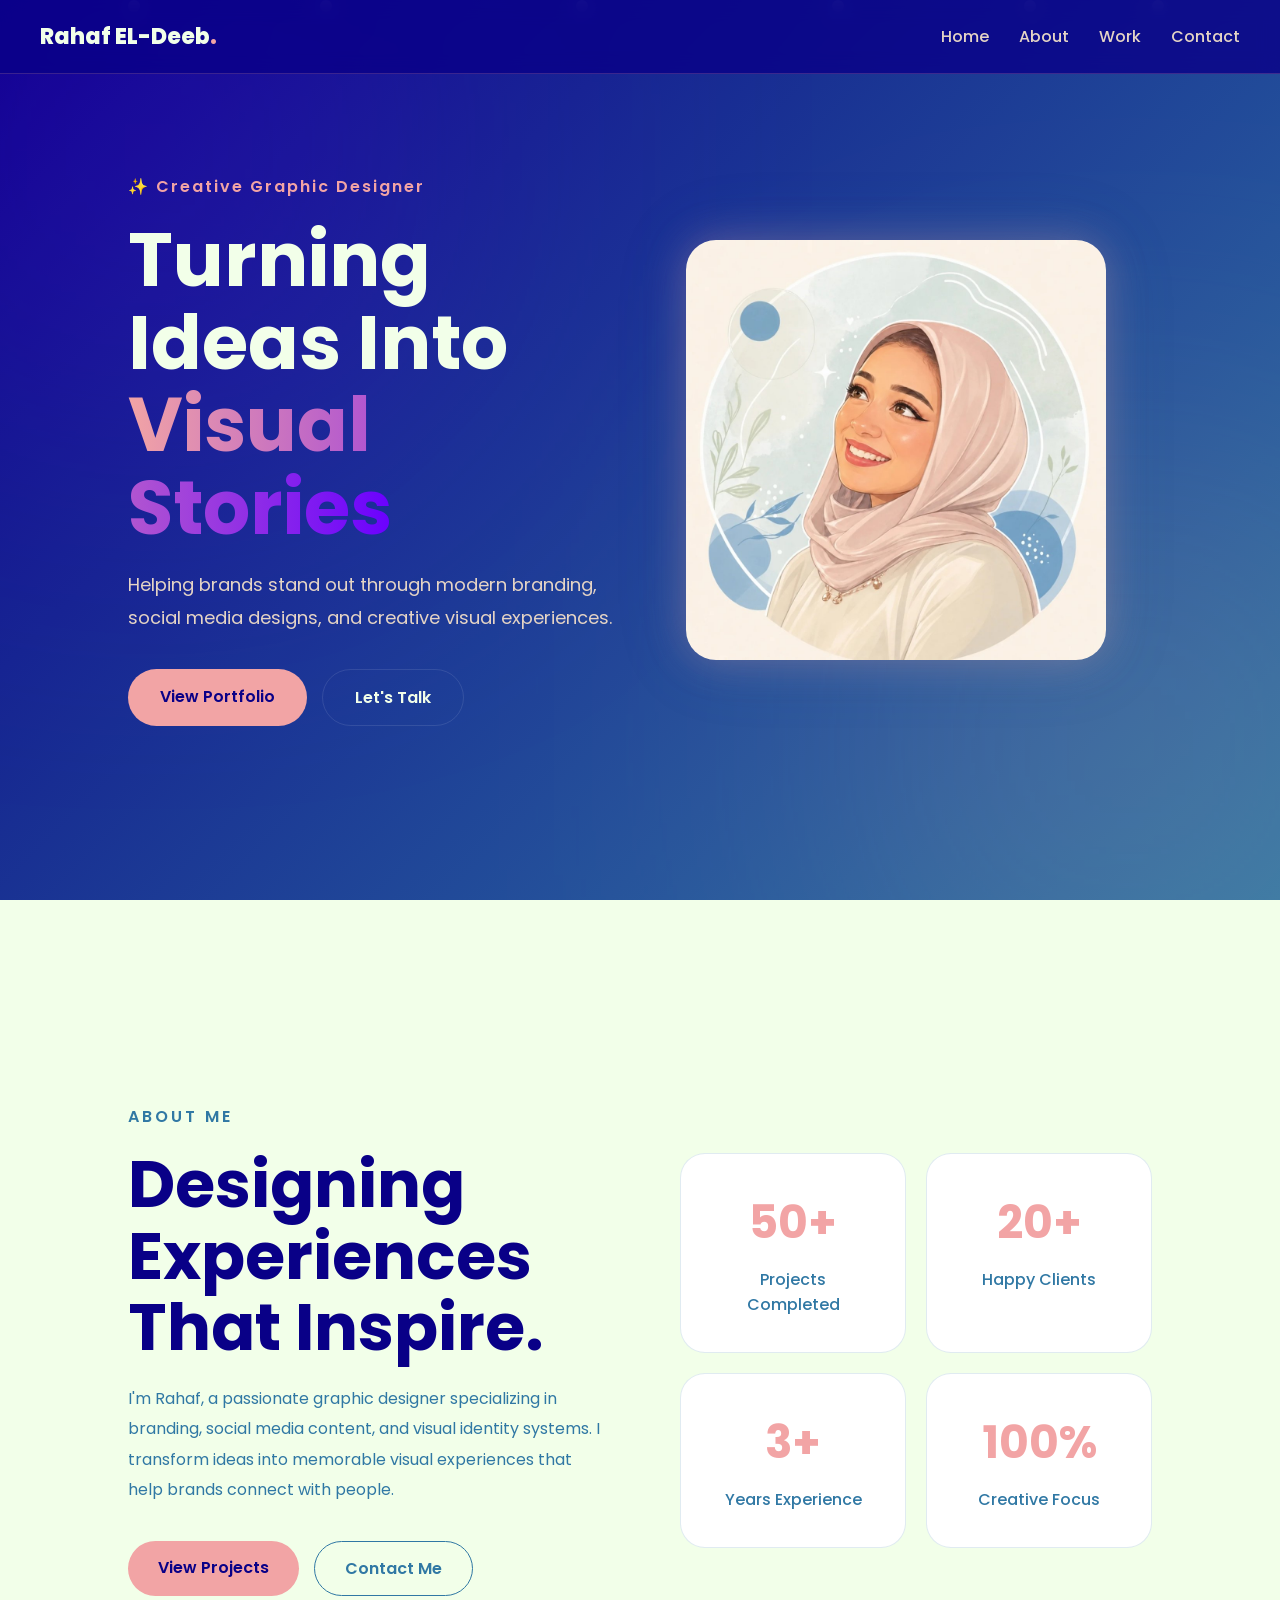
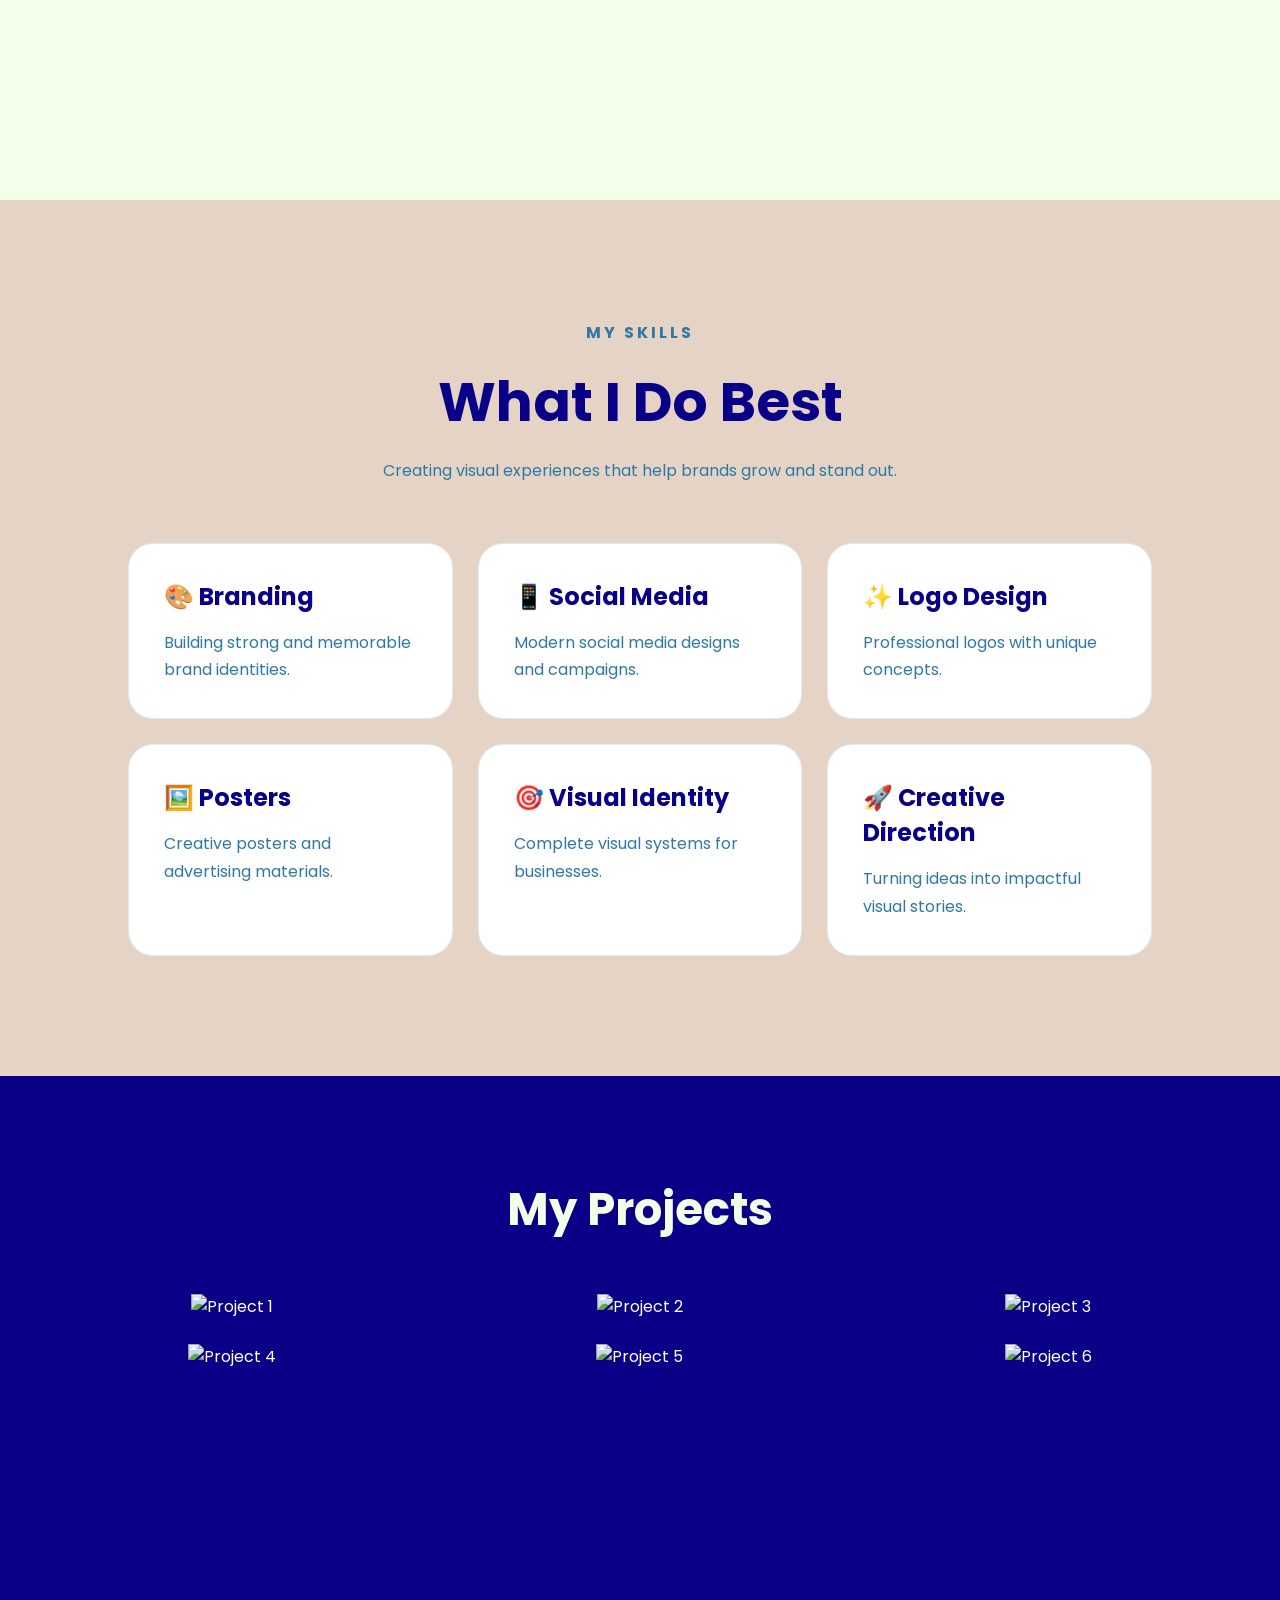
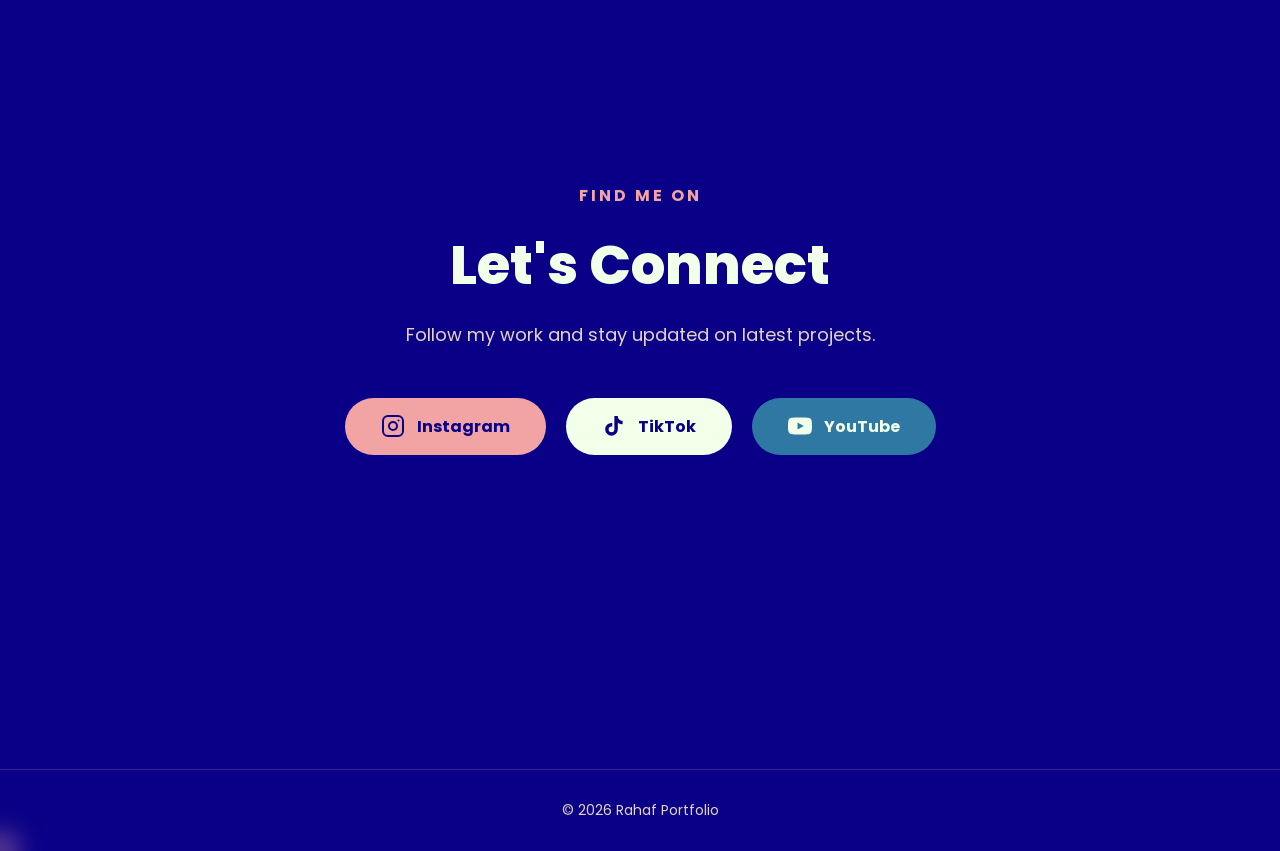
==== Dashboard.html @ 6f0615c1 "Add files via upload" ====
<!DOCTYPE html>
<html lang="en">
<head>
  <meta charset="UTF-8" />
  <meta name="viewport" content="width=device-width, initial-scale=1.0"/>
  <title>Rahaf Portfolio - Admin Dashboard</title>
  <link rel="stylesheet" href="Dashboard.css"/>
  <link href="https://fonts.googleapis.com/css2?family=Poppins:wght@300;400;600;800&display=swap" rel="stylesheet">
</head>

<body>

  <script>
    // ======= PASSWORD PROTECTION =======
    const correctPassword = "rahaf159"; // غيري الباسورد
    const passwordAttempt = prompt("🔐 Enter Admin Password:");
    
    if(passwordAttempt !== correctPassword) {
      alert("❌ Wrong password! Access denied.");
      window.location.href = "index.html";
    }
  </script>

  <div class="dashboard-container">
  

    <!-- SIDEBAR -->
    <aside class="sidebar">
      <div class="sidebar-header">
        <h2>📊 Dashboard</h2>
      </div>
      <nav class="sidebar-nav">
        <button class="nav-btn active" onclick="showTab('projects')">
          🎨 Projects
        </button>
        <button class="nav-btn" onclick="showTab('about')">
          👤 About
        </button>
        <button class="nav-btn" onclick="showTab('skills')">
          ⚡ Skills
        </button>
        <button class="nav-btn" onclick="showTab('settings')">
          ⚙️ Settings
        </button>
      </nav>
    </aside>

    <!-- MAIN CONTENT -->
    <main class="main-content">

      <!-- HEADER -->
      <header class="dashboard-header">
        <h1>Portfolio Management</h1>
        <div class="header-actions">
          <a href="index.html" class="view-btn">👁️ View Portfolio</a>
          <button class="logout-btn" onclick="exportData()">💾 Export Data</button>
        </div>
      </header>

      <!-- PROJECTS TAB -->
      <section id="projects-tab" class="tab-content active">
        <div class="section-header">
          <h2>My Projects</h2>
          <button class="add-btn" onclick="openProjectModal()">+ Add Project</button>
        </div>

        <div class="projects-list">
          <div id="projects-container"></div>
        </div>
      </section>

      <!-- ABOUT TAB -->
      <section id="about-tab" class="tab-content">
        <div class="section-header">
          <h2>About Section</h2>
        </div>
        <form class="form-grid" onsubmit="saveAbout(event)">
          <div class="form-group">
            <label>Full Name</label>
            <input type="text" id="aboutName" placeholder="Your Name" required>
          </div>
          <div class="form-group">
            <label>Bio</label>
            <textarea id="aboutBio" placeholder="Write about yourself..." rows="4" required></textarea>
          </div>
          <div class="form-group">
            <label>Years Experience</label>
            <input type="number" id="experienceYears" placeholder="3" required>
          </div>
          <div class="form-group">
            <label>Projects Completed</label>
            <input type="number" id="projectsCount" placeholder="50" required>
          </div>
          <div class="form-group">
            <label>Happy Clients</label>
            <input type="number" id="clientsCount" placeholder="20" required>
          </div>
          <button type="submit" class="save-btn">💾 Save Changes</button>
        </form>
      </section>

      <!-- SKILLS TAB -->
      <section id="skills-tab" class="tab-content">
        <div class="section-header">
          <h2>Skills</h2>
          <button class="add-btn" onclick="openSkillModal()">+ Add Skill</button>
        </div>
        <div class="skills-list" id="skills-container"></div>
      </section>

      <!-- SETTINGS TAB -->
      <section id="settings-tab" class="tab-content">
        <div class="section-header">
          <h2>Settings</h2>
        </div>
        <div class="settings-grid">
          <div class="setting-card">
            <h3>🔗 Social Links</h3>
            <form class="form-grid" onsubmit="saveSocialLinks(event)">
              <div class="form-group">
                <label>Instagram URL</label>
                <input type="url" id="instagramUrl" placeholder="https://instagram.com/...">
              </div>
              <div class="form-group">
                <label>TikTok URL</label>
                <input type="url" id="tiktokUrl" placeholder="https://tiktok.com/@...">
              </div>
              <div class="form-group">
                <label>YouTube URL</label>
                <input type="url" id="youtubeUrl" placeholder="https://youtube.com/@...">
              </div>
              <button type="submit" class="save-btn">💾 Save Links</button>
            </form>
          </div>

          <div class="setting-card">
            <h3>⚠️ Danger Zone</h3>
            <button class="delete-btn" onclick="resetAllData()">🗑️ Reset All Data</button>
            <p class="hint">This will delete all your data. Be careful!</p>
          </div>
        </div>
      </section>

    </main>
  </div>

  <!-- PROJECT MODAL -->
  <div id="project-modal" class="modal">
    <div class="modal-content">
      <div class="modal-header">
        <h2 id="modal-title">Add New Project</h2>
        <button class="close-btn" onclick="closeProjectModal()">&times;</button>
      </div>

      <form class="form-grid" onsubmit="saveProject(event)">
        <div class="form-group">
          <label>Project Name</label>
          <input type="text" id="projectName" placeholder="Project Name" required>
        </div>

        <div class="form-group">
          <label>Cover Image URL</label>
          <input type="text" id="coverImage" placeholder="images/project1/cover.jpeg" required>
        </div>

        <div class="form-group">
          <label>Project Description</label>
          <textarea id="projectDesc" placeholder="Describe your project..." rows="3"></textarea>
        </div>

        <div class="form-group">
          <label>Design Images (comma separated URLs)</label>
          <textarea id="designImages" placeholder="images/project1/design1.jpeg, images/project1/design2.jpeg, ..." rows="4" required></textarea>
          <small>💡 Separate each image URL with a comma</small>
        </div>

        <div class="form-actions">
          <button type="submit" class="save-btn">💾 Save Project</button>
          <button type="button" class="cancel-btn" onclick="closeProjectModal()">Cancel</button>
        </div>
      </form>
    </div>
  </div>

  <!-- SKILL MODAL -->
  <div id="skill-modal" class="modal">
    <div class="modal-content">
      <div class="modal-header">
        <h2>Add New Skill</h2>
        <button class="close-btn" onclick="closeSkillModal()">&times;</button>
      </div>

      <form class="form-grid" onsubmit="saveSkill(event)">
        <div class="form-group">
          <label>Skill Name</label>
          <input type="text" id="skillName" placeholder="e.g., Branding" required>
        </div>

        <div class="form-group">
          <label>Icon/Emoji</label>
          <input type="text" id="skillIcon" placeholder="🎨" maxlength="5" required>
        </div>

        <div class="form-group">
          <label>Description</label>
          <textarea id="skillDesc" placeholder="Describe this skill..." rows="3" required></textarea>
        </div>

        <div class="form-actions">
          <button type="submit" class="save-btn">💾 Add Skill</button>
          <button type="button" class="cancel-btn" onclick="closeSkillModal()">Cancel</button>
        </div>
      </form>
    </div>
  </div>

  <script src="Dashboard.js"></script>
</body>
</html>
---- Dashboard.css ----
* {
  margin: 0;
  padding: 0;
  box-sizing: border-box;
  font-family: 'Poppins', sans-serif;
}

body {
  background: #F2FFE9;
  color: #090087;
}

/* ================= LAYOUT ================= */
.dashboard-container {
  display: flex;
  height: 100vh;
}

/* ================= SIDEBAR ================= */
.sidebar {
  width: 250px;
  background: #090087;
  padding: 30px 0;
  position: fixed;
  height: 100vh;
  left: 0;
  top: 0;
  overflow-y: auto;
  border-right: 2px solid #F2A4A5;
  z-index: 100;
}

.sidebar-header {
  padding: 0 20px 30px;
  border-bottom: 1px solid rgba(242, 164, 165, 0.2);
  margin-bottom: 30px;
}

.sidebar-header h2 {
  color: #F2FFE9;
  font-size: 20px;
}

.sidebar-nav {
  display: flex;
  flex-direction: column;
  gap: 10px;
  padding: 0 15px;
}

.nav-btn {
  padding: 15px 20px;
  border: none;
  background: transparent;
  color: #E5D4C5;
  border-radius: 12px;
  cursor: pointer;
  transition: 0.3s;
  font-weight: 600;
  text-align: left;
  font-size: 14px;
}

.nav-btn:hover,
.nav-btn.active {
  background: #F2A4A5;
  color: #090087;
}

/* ================= MAIN CONTENT ================= */
.main-content {
  margin-left: 250px;
  flex: 1;
  overflow-y: auto;
  background: #F2FFE9;
}

/* ================= HEADER ================= */
.dashboard-header {
  background: white;
  padding: 25px 40px;
  border-bottom: 2px solid #F2A4A5;
  display: flex;
  justify-content: space-between;
  align-items: center;
  box-shadow: 0 2px 10px rgba(9, 0, 135, 0.1);
}

.dashboard-header h1 {
  color: #090087;
  font-size: 28px;
}

.header-actions {
  display: flex;
  gap: 15px;
}

.view-btn,
.logout-btn {
  padding: 12px 24px;
  border: none;
  border-radius: 50px;
  font-weight: 600;
  cursor: pointer;
  transition: 0.3s;
  text-decoration: none;
  display: inline-block;
}

.view-btn {
  background: #3078A4;
  color: white;
}

.view-btn:hover {
  background: #090087;
  transform: translateY(-3px);
}

.logout-btn {
  background: #F2A4A5;
  color: #090087;
}

.logout-btn:hover {
  transform: translateY(-3px);
  box-shadow: 0 5px 15px rgba(242, 164, 165, 0.3);
}

/* ================= TABS ================= */
.tab-content {
  display: none;
  padding: 40px;
  animation: fadeIn 0.3s;
}

.tab-content.active {
  display: block;
}

@keyframes fadeIn {
  from {
    opacity: 0;
    transform: translateY(10px);
  }
  to {
    opacity: 1;
    transform: translateY(0);
  }
}

/* ================= SECTIONS ================= */
.section-header {
  display: flex;
  justify-content: space-between;
  align-items: center;
  margin-bottom: 30px;
}

.section-header h2 {
  color: #090087;
  font-size: 24px;
}

.add-btn {
  padding: 12px 24px;
  background: #F2A4A5;
  color: #090087;
  border: none;
  border-radius: 50px;
  font-weight: 700;
  cursor: pointer;
  transition: 0.3s;
  font-size: 14px;
}

.add-btn:hover {
  transform: translateY(-3px);
  box-shadow: 0 5px 15px rgba(242, 164, 165, 0.3);
}

/* ================= FORMS ================= */
.form-grid {
  display: grid;
  grid-template-columns: repeat(auto-fit, minmax(300px, 1fr));
  gap: 20px;
}

.form-group {
  display: flex;
  flex-direction: column;
}

.form-group label {
  margin-bottom: 8px;
  font-weight: 600;
  color: #090087;
  font-size: 14px;
}

.form-group input,
.form-group textarea {
  padding: 12px 15px;
  border: 2px solid #E5D4C5;
  border-radius: 10px;
  font-family: 'Poppins', sans-serif;
  font-size: 14px;
  transition: 0.3s;
}

.form-group input:focus,
.form-group textarea:focus {
  outline: none;
  border-color: #F2A4A5;
  background: #F2FFE9;
  box-shadow: 0 0 10px rgba(242, 164, 165, 0.2);
}

.form-group textarea {
  resize: vertical;
}

.form-group small {
  margin-top: 5px;
  color: #3078A4;
  font-size: 12px;
}

.form-actions {
  display: flex;
  gap: 10px;
  grid-column: 1 / -1;
  margin-top: 10px;
}

.save-btn {
  flex: 1;
  padding: 14px 24px;
  background: #F2A4A5;
  color: #090087;
  border: none;
  border-radius: 10px;
  font-weight: 700;
  cursor: pointer;
  transition: 0.3s;
  font-size: 14px;
}

.save-btn:hover {
  transform: translateY(-3px);
  box-shadow: 0 5px 15px rgba(242, 164, 165, 0.3);
}

.cancel-btn {
  flex: 1;
  padding: 14px 24px;
  background: #E5D4C5;
  color: #090087;
  border: none;
  border-radius: 10px;
  font-weight: 700;
  cursor: pointer;
  transition: 0.3s;
  font-size: 14px;
}

.cancel-btn:hover {
  background: #3078A4;
  color: white;
}

/* ================= PROJECT CARD ================= */
.project-card {
  background: white;
  border-radius: 15px;
  padding: 20px;
  margin-bottom: 20px;
  border-left: 4px solid #F2A4A5;
  box-shadow: 0 2px 10px rgba(9, 0, 135, 0.1);
  transition: 0.3s;
}

.project-card:hover {
  transform: translateY(-5px);
  box-shadow: 0 5px 20px rgba(9, 0, 135, 0.15);
}

.project-card-header {
  display: flex;
  justify-content: space-between;
  align-items: start;
  margin-bottom: 15px;
}

.project-card h3 {
  color: #090087;
  font-size: 18px;
  margin: 0;
}

.project-actions {
  display: flex;
  gap: 10px;
}

.edit-btn,
.delete-btn {
  padding: 8px 16px;
  border: none;
  border-radius: 8px;
  cursor: pointer;
  font-weight: 600;
  font-size: 12px;
  transition: 0.3s;
}

.edit-btn {
  background: #3078A4;
  color: white;
}

.edit-btn:hover {
  background: #090087;
}

.delete-btn {
  background: #E5D4C5;
  color: #090087;
}

.delete-btn:hover {
  background: #F2A4A5;
}

.project-info {
  color: #3078A4;
  font-size: 13px;
  margin-bottom: 10px;
}

.project-images {
  display: flex;
  flex-wrap: wrap;
  gap: 10px;
  margin-top: 10px;
}

.image-tag {
  background: #E5D4C5;
  color: #090087;
  padding: 5px 10px;
  border-radius: 20px;
  font-size: 12px;
}

/* ================= SKILLS LIST ================= */
.skills-list {
  display: grid;
  grid-template-columns: repeat(auto-fill, minmax(250px, 1fr));
  gap: 20px;
}

.skill-card {
  background: white;
  border-radius: 15px;
  padding: 20px;
  border-top: 4px solid #F2A4A5;
  box-shadow: 0 2px 10px rgba(9, 0, 135, 0.1);
  text-align: center;
}

.skill-card h4 {
  color: #090087;
  margin: 15px 0 10px;
  font-size: 18px;
}

.skill-card p {
  color: #3078A4;
  font-size: 13px;
  line-height: 1.6;
}

.skill-icon {
  font-size: 32px;
}

.skill-actions {
  margin-top: 15px;
  display: flex;
  gap: 10px;
  justify-content: center;
}

.skill-actions button {
  padding: 6px 12px;
  border: none;
  border-radius: 6px;
  cursor: pointer;
  font-size: 12px;
  font-weight: 600;
}

/* ================= SETTINGS ================= */
.settings-grid {
  display: grid;
  grid-template-columns: repeat(auto-fit, minmax(350px, 1fr));
  gap: 30px;
}

.setting-card {
  background: white;
  border-radius: 15px;
  padding: 30px;
  box-shadow: 0 2px 10px rgba(9, 0, 135, 0.1);
}

.setting-card h3 {
  color: #090087;
  margin-bottom: 20px;
  font-size: 18px;
}

.hint {
  color: #3078A4;
  font-size: 12px;
  margin-top: 10px;
}

/* ================= MODALS ================= */
.modal {
  display: none;
  position: fixed;
  top: 0;
  left: 0;
  width: 100%;
  height: 100%;
  background: rgba(9, 0, 135, 0.5);
  z-index: 1000;
  align-items: center;
  justify-content: center;
  backdrop-filter: blur(5px);
}

.modal.active {
  display: flex;
}

.modal-content {
  background: white;
  border-radius: 15px;
  width: 90%;
  max-width: 600px;
  max-height: 90vh;
  overflow-y: auto;
  box-shadow: 0 10px 40px rgba(9, 0, 135, 0.2);
}

.modal-header {
  display: flex;
  justify-content: space-between;
  align-items: center;
  padding: 25px 30px;
  border-bottom: 2px solid #F2A4A5;
}

.modal-header h2 {
  color: #090087;
  margin: 0;
}

.close-btn {
  background: none;
  border: none;
  font-size: 28px;
  color: #F2A4A5;
  cursor: pointer;
  transition: 0.3s;
}

.close-btn:hover {
  color: #090087;
}

.modal-content form {
  padding: 30px;
}

/* ================= PROJECTS LIST ================= */
.projects-list {
  background: white;
  border-radius: 15px;
  padding: 20px;
  box-shadow: 0 2px 10px rgba(9, 0, 135, 0.1);
}

#projects-container:empty::before {
  content: "No projects yet. Click 'Add Project' to get started! 🚀";
  display: block;
  text-align: center;
  color: #3078A4;
  padding: 40px;
  font-size: 16px;
}

/* ================= RESPONSIVE ================= */
@media(max-width: 768px) {
  .dashboard-container {
    flex-direction: column;
  }

  .sidebar {
    width: 100%;
    height: auto;
    position: static;
    display: flex;
    border-right: none;
    border-bottom: 2px solid #F2A4A5;
  }

  .sidebar-nav {
    flex-direction: row;
    flex: 1;
    padding: 0 10px;
  }

  .nav-btn {
    padding: 10px 15px;
    font-size: 12px;
  }

  .main-content {
    margin-left: 0;
  }

  .dashboard-header {
    flex-direction: column;
    gap: 15px;
    align-items: flex-start;
  }

  .form-grid {
    grid-template-columns: 1fr;
  }

  .project-card-header {
    flex-direction: column;
    gap: 10px;
  }

  .project-actions {
    width: 100%;
  }

  .project-actions button {
    flex: 1;
  }

  .settings-grid {
    grid-template-columns: 1fr;
  }
}
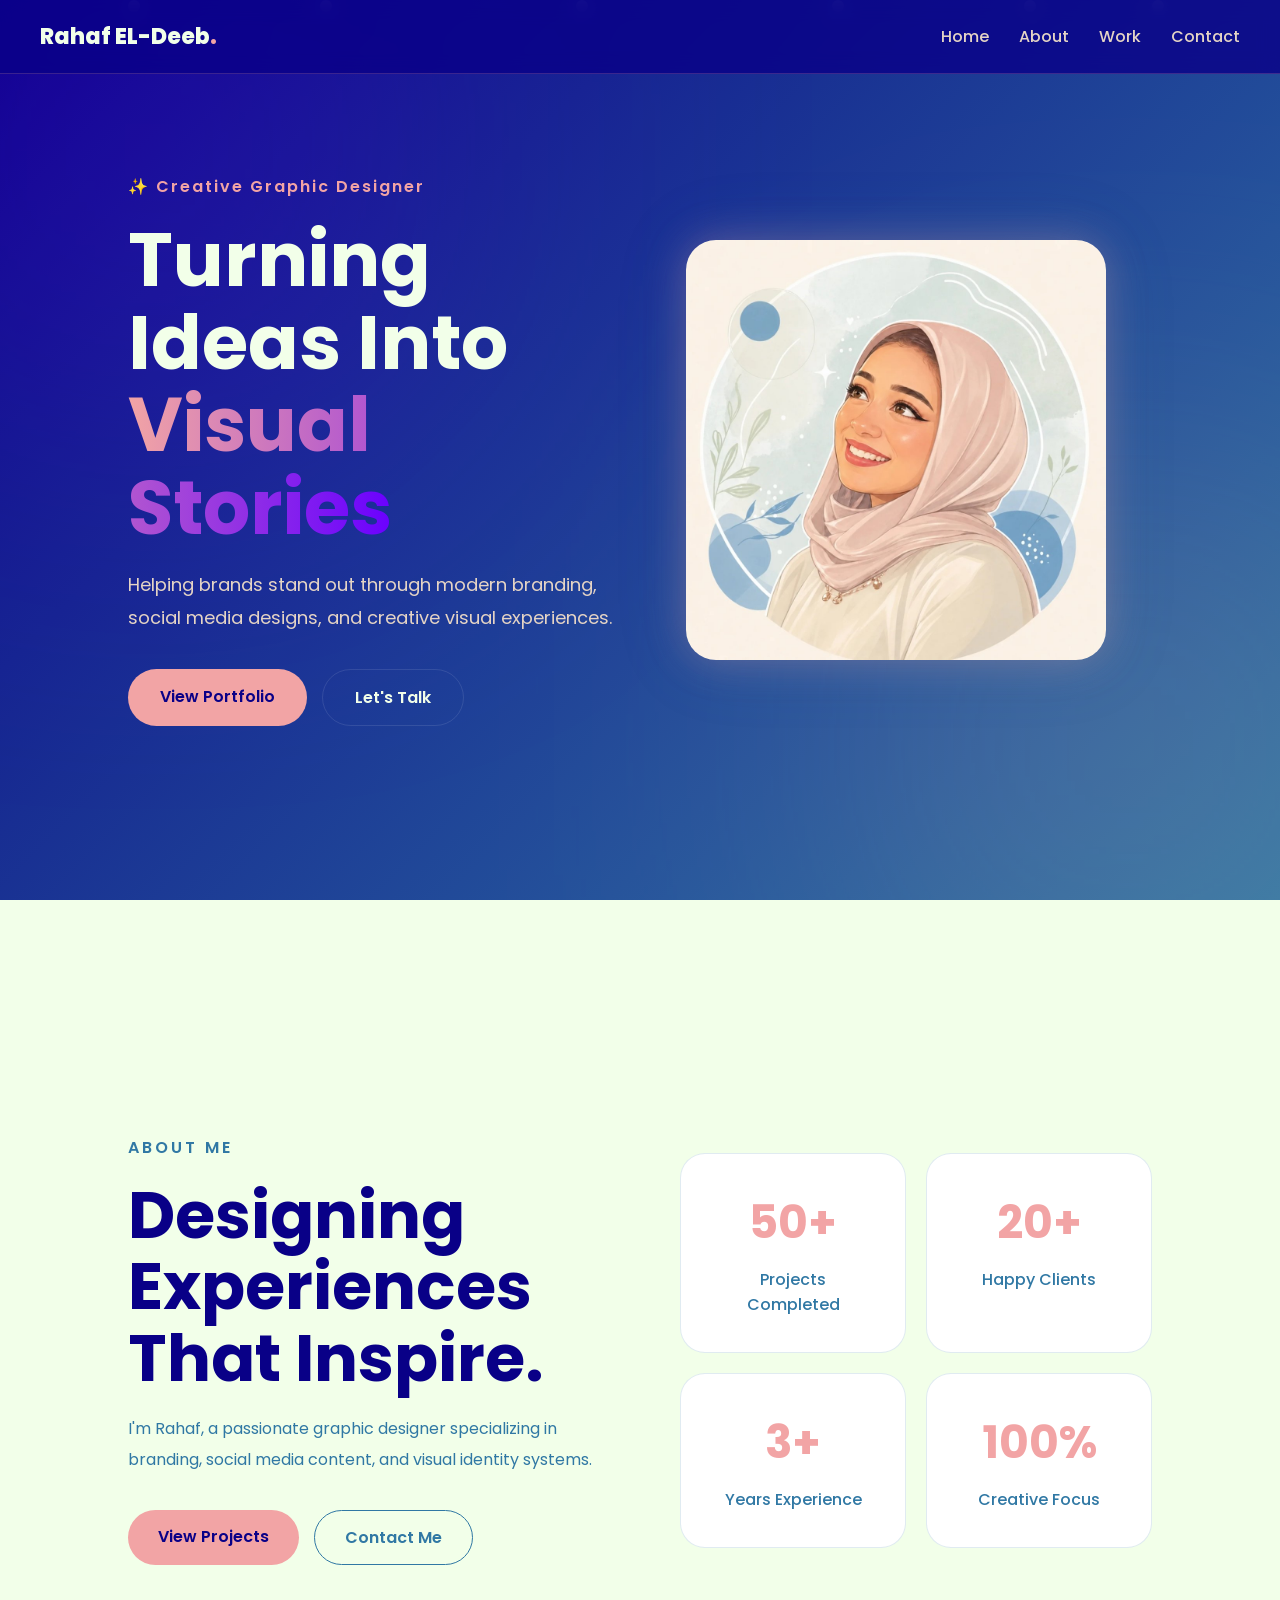
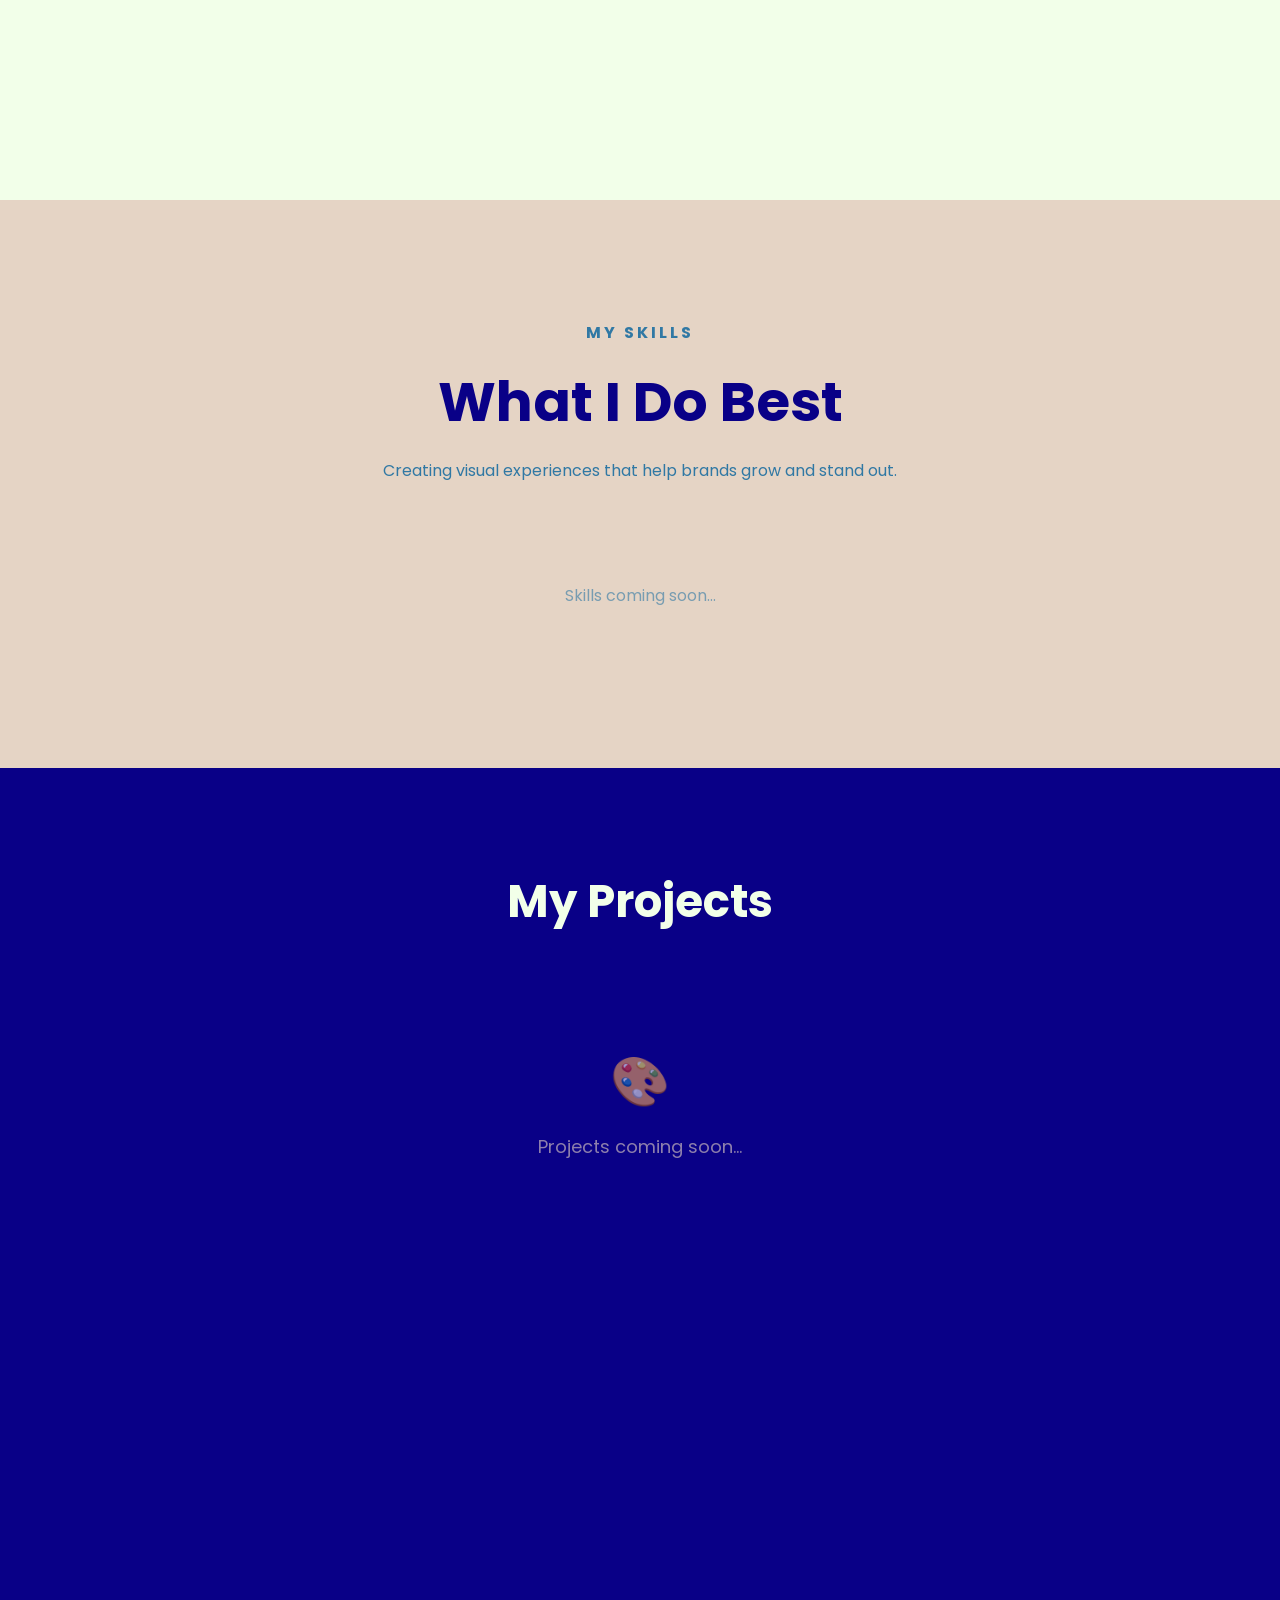
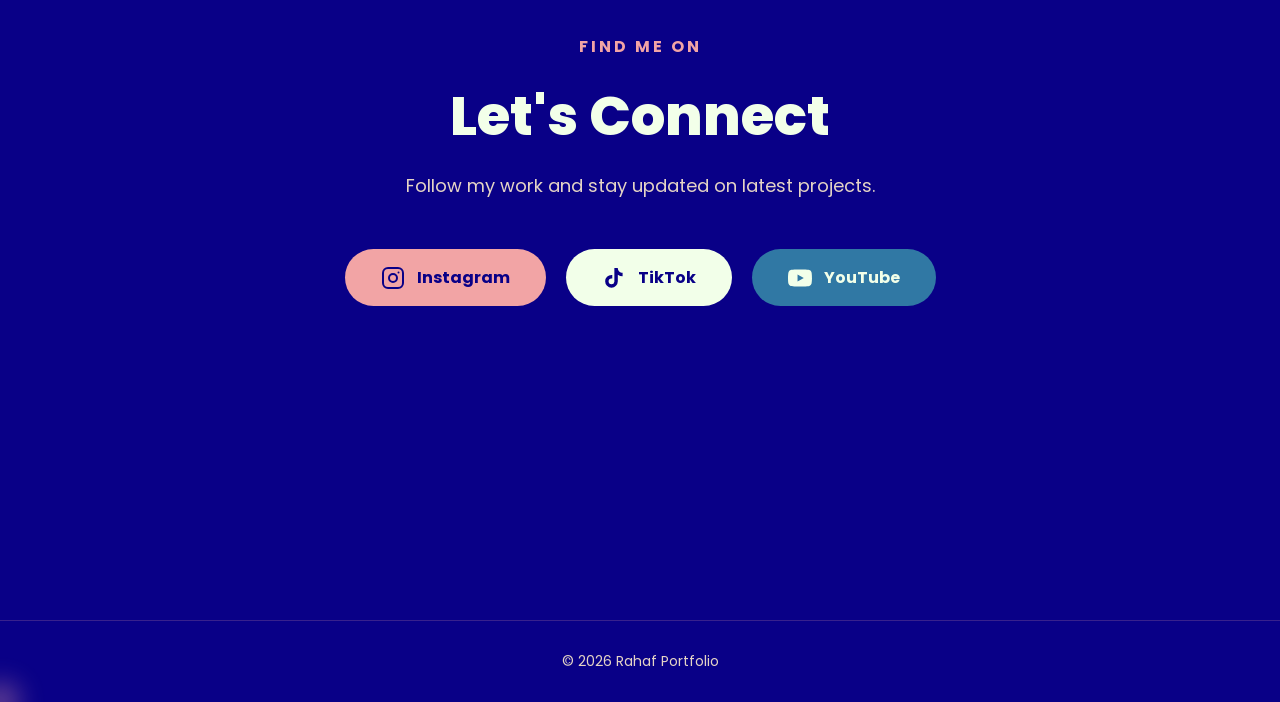
==== commit b7e06fb6: "Add files via upload" ====
--- a/Dashboard.html
+++ b/Dashboard.html
@@ -11,10 +11,8 @@
 <body>
 
   <script>
-    // ======= PASSWORD PROTECTION =======
-    const correctPassword = "rahaf159"; // غيري الباسورد
+    const correctPassword = "rahaf159";
     const passwordAttempt = prompt("🔐 Enter Admin Password:");
-    
     if(passwordAttempt !== correctPassword) {
       alert("❌ Wrong password! Access denied.");
       window.location.href = "index.html";
@@ -22,7 +20,6 @@
   </script>
 
   <div class="dashboard-container">
-  
 
     <!-- SIDEBAR -->
     <aside class="sidebar">
@@ -30,18 +27,10 @@
         <h2>📊 Dashboard</h2>
       </div>
       <nav class="sidebar-nav">
-        <button class="nav-btn active" onclick="showTab('projects')">
-          🎨 Projects
-        </button>
-        <button class="nav-btn" onclick="showTab('about')">
-          👤 About
-        </button>
-        <button class="nav-btn" onclick="showTab('skills')">
-          ⚡ Skills
-        </button>
-        <button class="nav-btn" onclick="showTab('settings')">
-          ⚙️ Settings
-        </button>
+        <button class="nav-btn active" onclick="showTab('projects')">🎨 Projects</button>
+        <button class="nav-btn" onclick="showTab('about')">👤 About</button>
+        <button class="nav-btn" onclick="showTab('skills')">⚡ Skills</button>
+        <button class="nav-btn" onclick="showTab('settings')">⚙️ Settings</button>
       </nav>
     </aside>
 
@@ -63,7 +52,6 @@
           <h2>My Projects</h2>
           <button class="add-btn" onclick="openProjectModal()">+ Add Project</button>
         </div>
-
         <div class="projects-list">
           <div id="projects-container"></div>
         </div>
@@ -71,9 +59,7 @@
 
       <!-- ABOUT TAB -->
       <section id="about-tab" class="tab-content">
-        <div class="section-header">
-          <h2>About Section</h2>
-        </div>
+        <div class="section-header"><h2>About Section</h2></div>
         <form class="form-grid" onsubmit="saveAbout(event)">
           <div class="form-group">
             <label>Full Name</label>
@@ -110,9 +96,7 @@
 
       <!-- SETTINGS TAB -->
       <section id="settings-tab" class="tab-content">
-        <div class="section-header">
-          <h2>Settings</h2>
-        </div>
+        <div class="section-header"><h2>Settings</h2></div>
         <div class="settings-grid">
           <div class="setting-card">
             <h3>🔗 Social Links</h3>
@@ -132,7 +116,6 @@
               <button type="submit" class="save-btn">💾 Save Links</button>
             </form>
           </div>
-
           <div class="setting-card">
             <h3>⚠️ Danger Zone</h3>
             <button class="delete-btn" onclick="resetAllData()">🗑️ Reset All Data</button>
@@ -153,31 +136,50 @@
       </div>
 
       <form class="form-grid" onsubmit="saveProject(event)">
+
         <div class="form-group">
           <label>Project Name</label>
           <input type="text" id="projectName" placeholder="Project Name" required>
         </div>
 
         <div class="form-group">
-          <label>Cover Image URL</label>
-          <input type="text" id="coverImage" placeholder="images/project1/cover.jpeg" required>
-        </div>
-
-        <div class="form-group">
           <label>Project Description</label>
           <textarea id="projectDesc" placeholder="Describe your project..." rows="3"></textarea>
         </div>
 
-        <div class="form-group">
-          <label>Design Images (comma separated URLs)</label>
-          <textarea id="designImages" placeholder="images/project1/design1.jpeg, images/project1/design2.jpeg, ..." rows="4" required></textarea>
-          <small>💡 Separate each image URL with a comma</small>
+        <!-- COVER IMAGE UPLOAD -->
+        <div class="form-group" style="grid-column: 1 / -1;">
+          <label>🖼️ Cover Image</label>
+          <div class="upload-area" onclick="document.getElementById('coverImageFile').click()">
+            <label class="upload-label">
+              <input type="file" id="coverImageFile" accept="image/*" onchange="handleCoverUpload(this)">
+              <span style="font-size:32px;">📁</span><br>
+              <span style="color:#090087;font-weight:600;">Click to upload cover image</span><br>
+              <small style="color:#3078A4;">JPG, PNG, WEBP — Max 2MB</small>
+            </label>
+          </div>
+          <div id="cover-preview"></div>
+        </div>
+
+        <!-- DESIGN IMAGES UPLOAD -->
+        <div class="form-group" style="grid-column: 1 / -1;">
+          <label>🎨 Design Images <small style="color:#3078A4;">(you can select multiple)</small></label>
+          <div class="upload-area" onclick="document.getElementById('designImagesFile').click()">
+            <label class="upload-label">
+              <input type="file" id="designImagesFile" accept="image/*" multiple onchange="handleDesignUpload(this)">
+              <span style="font-size:32px;">🗂️</span><br>
+              <span style="color:#090087;font-weight:600;">Click to upload design images</span><br>
+              <small style="color:#3078A4;">Select multiple files at once — Max 2MB each</small>
+            </label>
+          </div>
+          <div id="designs-preview"></div>
         </div>
 
         <div class="form-actions">
           <button type="submit" class="save-btn">💾 Save Project</button>
           <button type="button" class="cancel-btn" onclick="closeProjectModal()">Cancel</button>
         </div>
+
       </form>
     </div>
   </div>
@@ -189,23 +191,19 @@
         <h2>Add New Skill</h2>
         <button class="close-btn" onclick="closeSkillModal()">&times;</button>
       </div>
-
       <form class="form-grid" onsubmit="saveSkill(event)">
         <div class="form-group">
           <label>Skill Name</label>
           <input type="text" id="skillName" placeholder="e.g., Branding" required>
         </div>
-
         <div class="form-group">
           <label>Icon/Emoji</label>
           <input type="text" id="skillIcon" placeholder="🎨" maxlength="5" required>
         </div>
-
         <div class="form-group">
           <label>Description</label>
           <textarea id="skillDesc" placeholder="Describe this skill..." rows="3" required></textarea>
         </div>
-
         <div class="form-actions">
           <button type="submit" class="save-btn">💾 Add Skill</button>
           <button type="button" class="cancel-btn" onclick="closeSkillModal()">Cancel</button>
@@ -216,4 +214,4 @@
 
   <script src="Dashboard.js"></script>
 </body>
-</html>                      
+</html>
